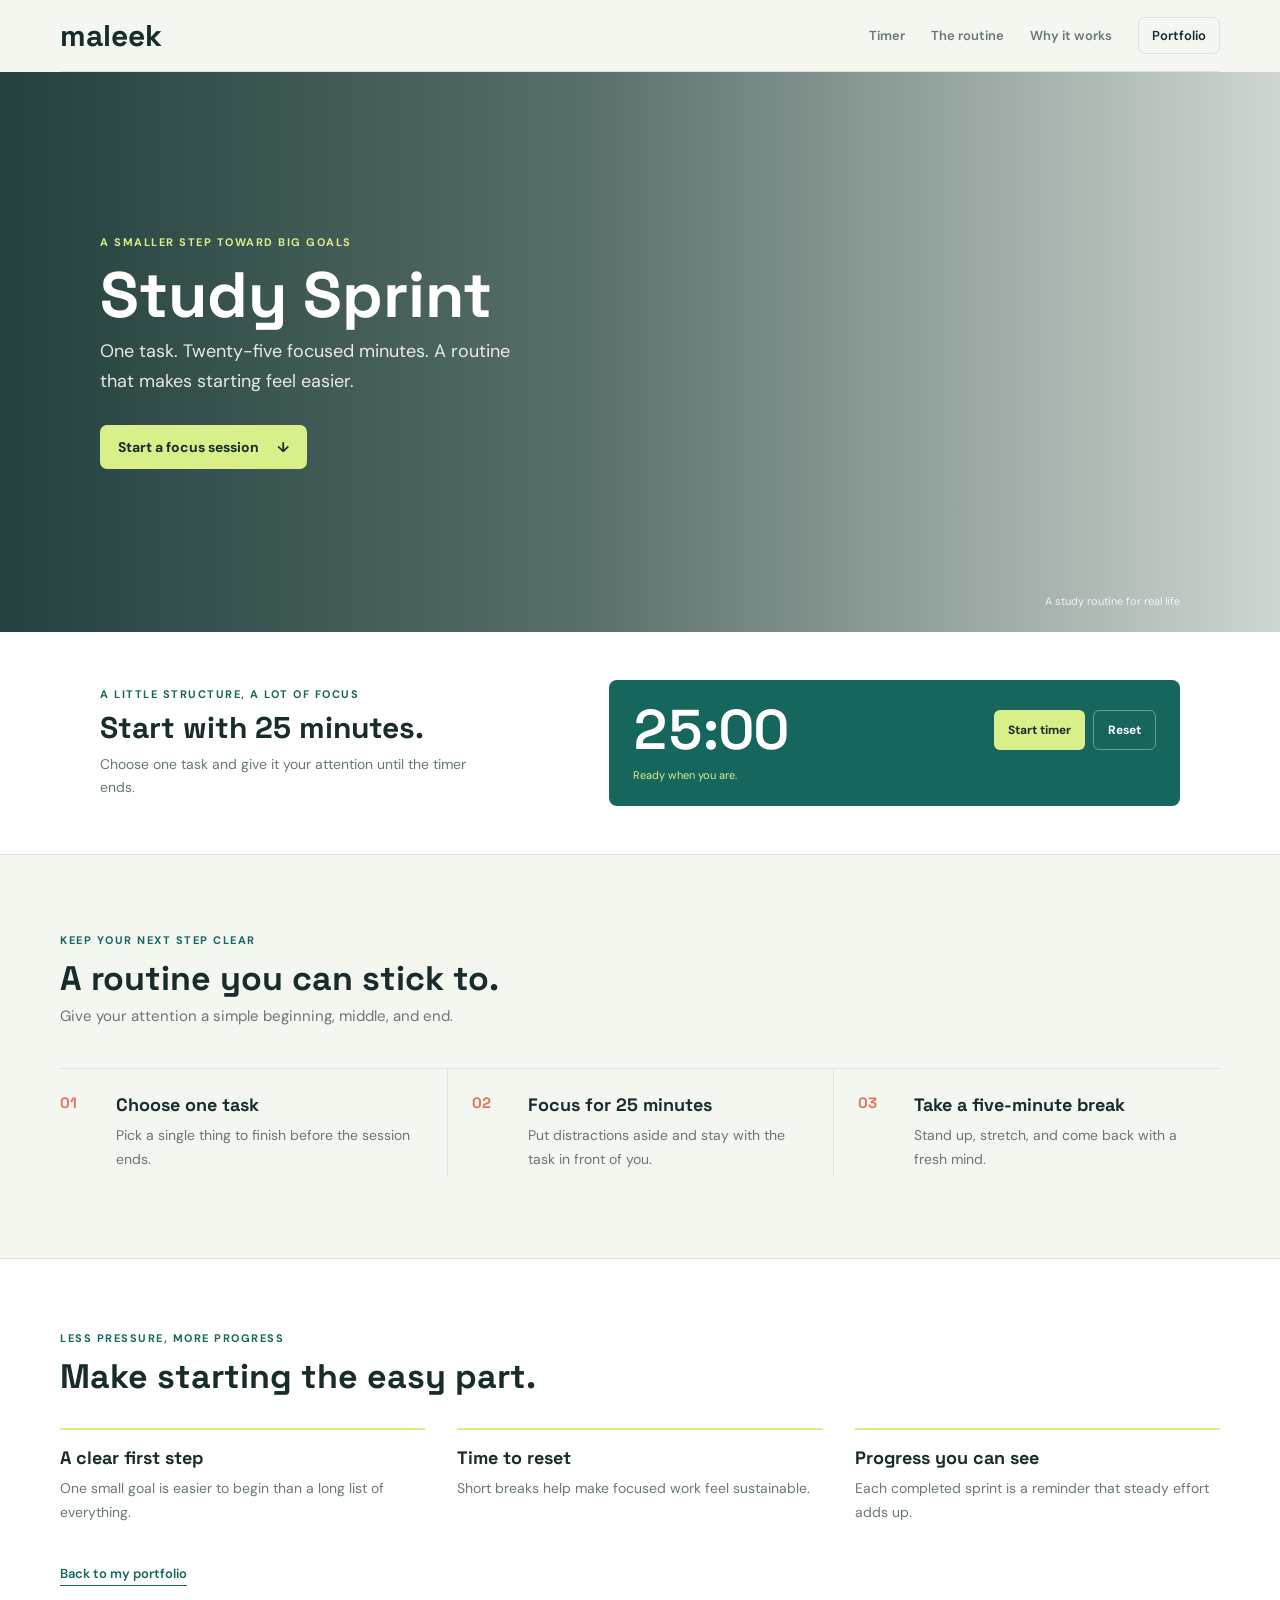
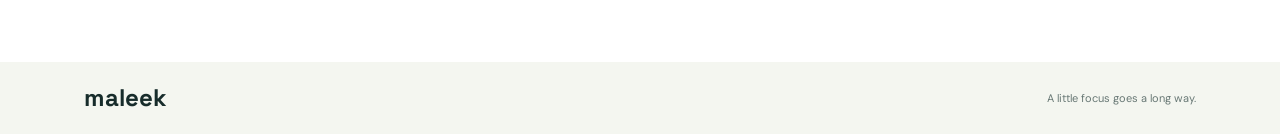
==== study-sprint/index.html @ 299c38c2 "adittion of games" ====
<!doctype html>
<html lang="en">
  <head>
    <meta charset="UTF-8" />
    <meta name="viewport" content="width=device-width, initial-scale=1.0" />
    <meta name="theme-color" content="#f4f6f0" />
    <meta
      name="description"
      content="Study Sprint is a simple 25-minute study routine for calmer, more focused work."
    />
    <title>Study Sprint | A simpler study routine</title>
    <link rel="icon" href="../compcartoon.jpg" type="image/jpeg" />
    <link rel="preconnect" href="https://fonts.googleapis.com" />
    <link rel="preconnect" href="https://fonts.gstatic.com" crossorigin />
    <link
      href="https://fonts.googleapis.com/css2?family=DM+Sans:wght@400;500;600;700&family=Space+Grotesk:wght@500;600;700&display=swap"
      rel="stylesheet"
    />
    <link rel="stylesheet" href="style.css" />
    <script src="script.js" defer></script>
  </head>
  <body>
    <header class="topbar">
      <a class="brand" href="#home" aria-label="Maleek home">
        <span>maleek</span>
      </a>
      <nav aria-label="Main navigation">
        <a href="#focus-timer">Timer</a>
        <a href="#routine">The routine</a>
        <a href="#why">Why it works</a>
        <a class="portfolio-link" href="../index.html#projects">Portfolio</a>
      </nav>
    </header>

    <main>
      <section class="hero" id="home" aria-labelledby="hero-title">
        <div class="hero-inner">
          <p class="eyebrow">A SMALLER STEP TOWARD BIG GOALS</p>
          <h1 id="hero-title">Study Sprint</h1>
          <p class="hero-copy">
            One task. Twenty-five focused minutes. A routine that makes starting
            feel easier.
          </p>
          <a class="hero-link" href="#focus-timer">
            Start a focus session <span aria-hidden="true">&darr;</span>
          </a>
        </div>
        <span class="hero-note">A study routine for real life</span>
      </section>

      <section
        class="focus-section"
        id="focus-timer"
        aria-labelledby="focus-title"
      >
        <div class="focus-inner">
          <div class="focus-copy">
            <p class="eyebrow">A LITTLE STRUCTURE, A LOT OF FOCUS</p>
            <h2 id="focus-title">Start with 25 minutes.</h2>
            <p>
              Choose one task and give it your attention until the timer ends.
            </p>
          </div>
          <div class="timer-widget">
            <time id="focus-time" datetime="PT25M">25:00</time>
            <div class="timer-controls">
              <button class="timer-start" id="timer-start" type="button">
                Start timer
              </button>
              <button class="timer-reset" id="timer-reset" type="button">
                Reset
              </button>
            </div>
            <p id="timer-status" aria-live="polite">Ready when you are.</p>
          </div>
        </div>
      </section>

      <section
        class="routine-section"
        id="routine"
        aria-labelledby="routine-title"
      >
        <div class="section-heading">
          <p class="eyebrow">KEEP YOUR NEXT STEP CLEAR</p>
          <h2 id="routine-title">A routine you can stick to.</h2>
          <p>Give your attention a simple beginning, middle, and end.</p>
        </div>
        <ol class="routine-list">
          <li>
            <span class="step-number">01</span>
            <div>
              <h3>Choose one task</h3>
              <p>Pick a single thing to finish before the session ends.</p>
            </div>
          </li>
          <li>
            <span class="step-number">02</span>
            <div>
              <h3>Focus for 25 minutes</h3>
              <p>
                Put distractions aside and stay with the task in front of you.
              </p>
            </div>
          </li>
          <li>
            <span class="step-number">03</span>
            <div>
              <h3>Take a five-minute break</h3>
              <p>Stand up, stretch, and come back with a fresh mind.</p>
            </div>
          </li>
        </ol>
      </section>

      <section class="why-section" id="why" aria-labelledby="why-title">
        <div class="why-inner">
          <p class="eyebrow">LESS PRESSURE, MORE PROGRESS</p>
          <h2 id="why-title">Make starting the easy part.</h2>
          <div class="benefits">
            <article>
              <h3>A clear first step</h3>
              <p>
                One small goal is easier to begin than a long list of
                everything.
              </p>
            </article>
            <article>
              <h3>Time to reset</h3>
              <p>Short breaks help make focused work feel sustainable.</p>
            </article>
            <article>
              <h3>Progress you can see</h3>
              <p>
                Each completed sprint is a reminder that steady effort adds up.
              </p>
            </article>
          </div>
          <a class="back-link" href="../index.html#projects"
            >Back to my portfolio</a
          >
        </div>
      </section>
    </main>

    <footer>
      <a class="brand footer-brand" href="#home">maleek</a>
      <span>A little focus goes a long way.</span>
    </footer>
  </body>
</html>
---- study-sprint/style.css ----
@import url("https://fonts.googleapis.com/css2?family=DM+Sans:wght@400;500;600;700&family=Space+Grotesk:wght@500;600;700&display=swap");

:root {
  color-scheme: light;
  --paper: #f4f6f0;
  --surface: #ffffff;
  --ink: #172c2b;
  --muted: #687875;
  --line: #dce4dd;
  --green: #17665e;
  --lime: #d9ef8a;
  --coral: #df765e;
  font-family: "DM Sans", sans-serif;
  color: var(--ink);
  background: var(--paper);
}

* {
  box-sizing: border-box;
}

html {
  scroll-behavior: smooth;
}

body {
  min-width: 320px;
  margin: 0;
  background: var(--paper);
}

button:focus-visible,
a:focus-visible {
  outline: 3px solid var(--coral);
  outline-offset: 4px;
}

.topbar {
  display: flex;
  align-items: center;
  justify-content: space-between;
  width: min(100% - 48px, 1160px);
  min-height: 72px;
  margin: 0 auto;
  border-bottom: 1px solid var(--line);
}

.brand {
  display: inline-flex;
  align-items: center;
  color: var(--ink);
  font-family: "Space Grotesk", sans-serif;
  font-size: 30px;
  font-weight: 700;
  letter-spacing: 0;
  line-height: 1;
  text-decoration: none;
}

nav {
  display: flex;
  align-items: center;
  gap: 26px;
}

nav a,
.back-link {
  color: var(--muted);
  font-size: 13px;
  font-weight: 600;
  text-decoration: none;
  transition: color 0.2s ease;
}

nav a:hover,
.back-link:hover {
  color: var(--green);
}

.portfolio-link {
  padding: 9px 13px;
  border: 1px solid var(--line);
  border-radius: 7px;
  color: var(--ink);
}

.hero {
  position: relative;
  display: flex;
  min-height: min(560px, calc(100svh - 150px));
  align-items: center;
  overflow: hidden;
  padding: 64px max(24px, calc((100% - 1080px) / 2));
  background-image:
    linear-gradient(
      90deg,
      rgba(13, 45, 42, 0.9) 0%,
      rgba(13, 45, 42, 0.68) 45%,
      rgba(13, 45, 42, 0.16) 100%
    ),
    url("https://images.unsplash.com/photo-1455390582262-044cdead277a?auto=format&fit=crop&w=1800&q=85");
  background-position: center 48%;
  background-size: cover;
  color: white;
}

.hero-inner {
  width: min(100%, 560px);
  animation: arrive 0.55s ease-out both;
}

.eyebrow {
  margin: 0;
  color: var(--green);
  font-size: 11px;
  font-weight: 700;
  letter-spacing: 1.5px;
}

.hero .eyebrow {
  color: var(--lime);
}

.hero h1 {
  margin: 14px 0 10px;
  font-family: "Space Grotesk", sans-serif;
  font-size: 64px;
  line-height: 1;
}

.hero-copy {
  max-width: 440px;
  margin: 0;
  color: rgba(255, 255, 255, 0.88);
  font-size: 18px;
  line-height: 1.65;
}

.hero-link {
  display: inline-flex;
  align-items: center;
  gap: 18px;
  margin-top: 28px;
  padding: 13px 18px;
  border-radius: 7px;
  background: var(--lime);
  color: var(--ink);
  font-size: 14px;
  font-weight: 700;
  text-decoration: none;
  transition:
    background 0.2s ease,
    transform 0.2s ease;
}

.hero-link:hover {
  transform: translateY(-2px);
  background: #e7f7b1;
}

.hero-note {
  position: absolute;
  right: max(24px, calc((100% - 1080px) / 2));
  bottom: 24px;
  color: rgba(255, 255, 255, 0.82);
  font-size: 11px;
}

.focus-section {
  padding: 48px 24px;
  border-bottom: 1px solid var(--line);
  background: var(--surface);
}

.focus-inner {
  display: grid;
  grid-template-columns: minmax(0, 0.9fr) minmax(0, 1.1fr);
  align-items: center;
  gap: 42px;
  max-width: 1080px;
  margin: 0 auto;
}

.focus-copy h2 {
  margin: 10px 0 8px;
  font-family: "Space Grotesk", sans-serif;
  font-size: 30px;
  line-height: 1.15;
}

.focus-copy > p:last-child {
  max-width: 390px;
  margin: 0;
  color: var(--muted);
  font-size: 14px;
  line-height: 1.65;
}

.timer-widget {
  display: grid;
  grid-template-columns: minmax(0, 1fr) auto;
  align-items: center;
  gap: 10px 20px;
  padding: 22px 24px;
  border-radius: 8px;
  background: var(--green);
  color: white;
}

#focus-time {
  font-family: "Space Grotesk", sans-serif;
  font-size: 56px;
  font-variant-numeric: tabular-nums;
  font-weight: 600;
  line-height: 1;
}

.timer-controls {
  display: flex;
  gap: 8px;
}

.timer-controls button {
  min-height: 40px;
  padding: 0 14px;
  border-radius: 6px;
  cursor: pointer;
  font: inherit;
  font-size: 12px;
  font-weight: 700;
  transition:
    background 0.2s ease,
    transform 0.2s ease;
}

.timer-start {
  border: 0;
  background: var(--lime);
  color: var(--ink);
}

.timer-start:hover {
  transform: translateY(-1px);
  background: #e7f7b1;
}

.timer-reset {
  border: 1px solid rgba(255, 255, 255, 0.35);
  background: transparent;
  color: white;
}

.timer-reset:hover {
  background: rgba(255, 255, 255, 0.1);
}

#timer-status {
  grid-column: 1 / -1;
  min-height: 16px;
  margin: 0;
  color: var(--lime);
  font-size: 11px;
}

.routine-section {
  padding: 78px 24px 82px;
  background: var(--paper);
}

.section-heading {
  max-width: 1160px;
  margin: 0 auto;
}

.section-heading h2,
.why-inner h2 {
  margin: 12px 0 8px;
  font-family: "Space Grotesk", sans-serif;
  font-size: 34px;
  line-height: 1.15;
}

.section-heading > p:last-child {
  margin: 0;
  color: var(--muted);
  font-size: 15px;
}

.routine-list {
  display: grid;
  grid-template-columns: repeat(3, minmax(0, 1fr));
  gap: 0;
  max-width: 1160px;
  margin: 42px auto 0;
  padding: 0;
  border-top: 1px solid var(--line);
  list-style: none;
}

.routine-list li {
  display: grid;
  grid-template-columns: 42px minmax(0, 1fr);
  gap: 14px;
  padding: 24px 24px 4px 0;
}

.routine-list li + li {
  padding-left: 24px;
  border-left: 1px solid var(--line);
}

.step-number {
  color: var(--coral);
  font-family: "Space Grotesk", sans-serif;
  font-size: 15px;
  font-weight: 700;
}

.routine-list h3,
.benefits h3 {
  margin: 0 0 8px;
  font-family: "Space Grotesk", sans-serif;
  font-size: 18px;
}

.routine-list p,
.benefits p {
  margin: 0;
  color: var(--muted);
  font-size: 14px;
  line-height: 1.7;
}

.why-section {
  padding: 72px 24px 76px;
  border-top: 1px solid var(--line);
  background: var(--surface);
}

.why-inner {
  max-width: 1160px;
  margin: 0 auto;
}

.benefits {
  display: grid;
  grid-template-columns: repeat(3, minmax(0, 1fr));
  gap: 32px;
  margin: 32px 0 38px;
}

.benefits article {
  padding-top: 16px;
  border-top: 2px solid var(--lime);
}

.back-link {
  display: inline-block;
  padding-bottom: 3px;
  border-bottom: 1px solid var(--green);
  color: var(--green);
}

footer {
  display: flex;
  align-items: center;
  justify-content: space-between;
  gap: 16px;
  max-width: 1160px;
  margin: 0 auto;
  padding: 24px;
  color: var(--muted);
  font-size: 11px;
}

.footer-brand {
  font-size: 24px;
}

@keyframes arrive {
  from {
    opacity: 0;
    transform: translateY(10px);
  }
  to {
    opacity: 1;
    transform: translateY(0);
  }
}

@media (max-width: 760px) {
  .topbar {
    width: calc(100% - 32px);
  }

  nav {
    gap: 14px;
  }

  nav a {
    font-size: 12px;
  }

  .hero {
    min-height: min(500px, calc(100svh - 170px));
    padding: 54px 24px;
    background-position: 60% center;
  }

  .hero h1 {
    font-size: 48px;
  }

  .hero-note {
    right: 24px;
    bottom: 18px;
  }

  .focus-inner {
    grid-template-columns: 1fr;
    gap: 20px;
  }

  .routine-section,
  .why-section {
    padding: 58px 24px;
  }

  .routine-list,
  .benefits {
    grid-template-columns: 1fr;
  }

  .routine-list li,
  .routine-list li + li {
    padding: 20px 0;
    border-left: 0;
    border-bottom: 1px solid var(--line);
  }

  .routine-list {
    margin-top: 24px;
  }

  .benefits {
    gap: 20px;
    margin: 24px 0 30px;
  }
}

@media (max-width: 480px) {
  .topbar {
    min-height: 64px;
  }

  .brand {
    font-size: 22px;
  }

  nav {
    gap: 10px;
  }

  nav a {
    font-size: 11px;
  }

  nav a:first-child {
    display: none;
  }

  .portfolio-link {
    padding: 8px 9px;
  }

  .hero {
    min-height: min(460px, calc(100svh - 150px));
    padding: 42px 20px;
  }

  .hero h1 {
    font-size: 40px;
  }

  .hero-copy {
    font-size: 16px;
  }

  .focus-section {
    padding: 34px 20px;
  }

  .focus-copy h2 {
    font-size: 27px;
  }

  .timer-widget {
    grid-template-columns: 1fr;
    padding: 20px;
  }

  #focus-time {
    font-size: 48px;
  }

  #timer-status {
    grid-column: auto;
  }

  .hero-note {
    right: 20px;
    font-size: 10px;
  }

  .section-heading h2,
  .why-inner h2 {
    font-size: 28px;
  }

  footer {
    align-items: flex-start;
    flex-direction: column;
  }
}

@media (prefers-reduced-motion: reduce) {
  *,
  *::before,
  *::after {
    animation-duration: 0.01ms !important;
    animation-iteration-count: 1 !important;
    scroll-behavior: auto !important;
    transition-duration: 0.01ms !important;
  }
}
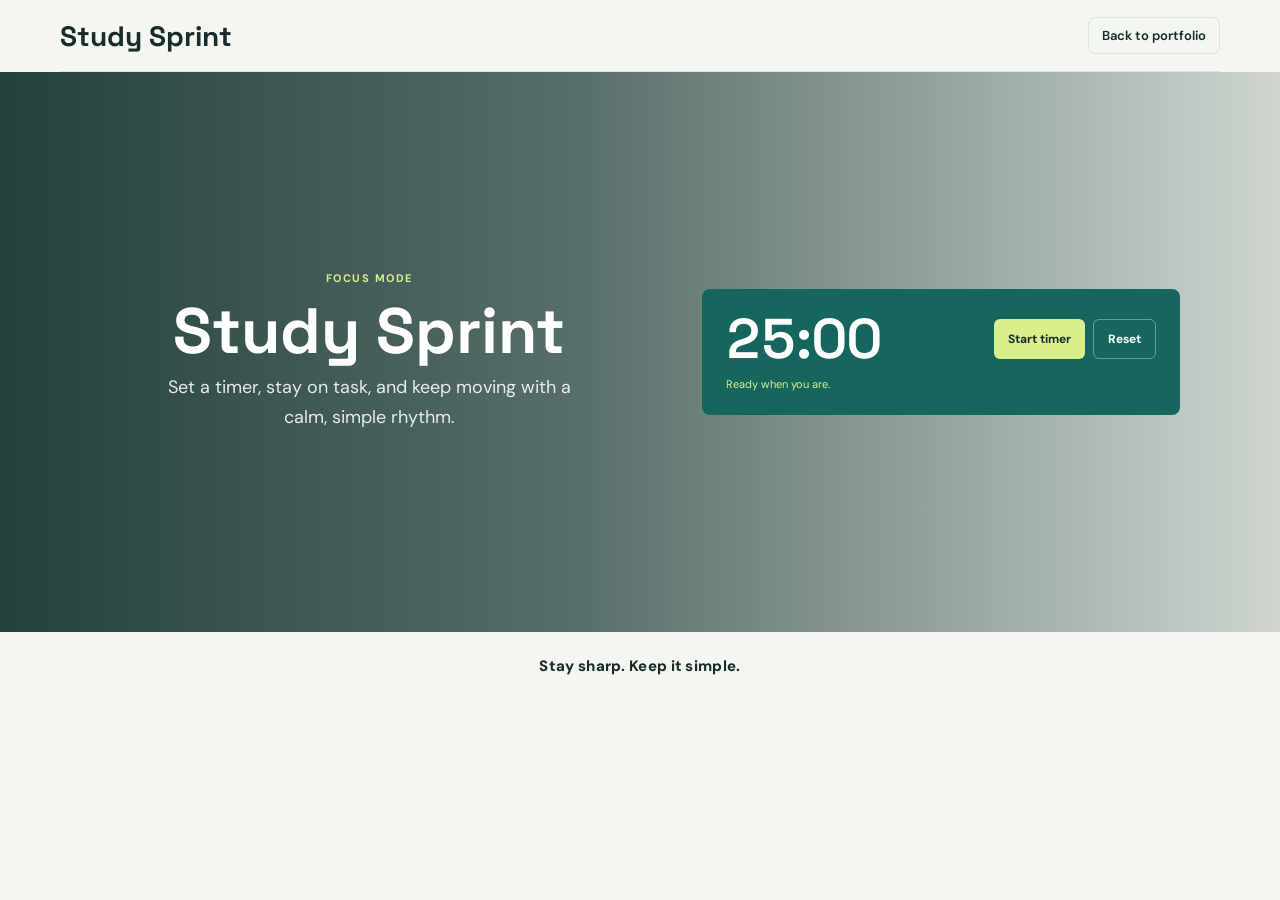
==== commit 6cd64b22: "adition of contact js" ====
--- a/study-sprint/index.html
+++ b/study-sprint/index.html
@@ -21,131 +21,47 @@
   </head>
   <body>
     <header class="topbar">
-      <a class="brand" href="#home" aria-label="Maleek home">
-        <span>maleek</span>
+      <a
+        class="brand"
+        href="../index.html#projects"
+        aria-label="Back to portfolio"
+      >
+        <span>Study Sprint</span>
       </a>
       <nav aria-label="Main navigation">
-        <a href="#focus-timer">Timer</a>
-        <a href="#routine">The routine</a>
-        <a href="#why">Why it works</a>
-        <a class="portfolio-link" href="../index.html#projects">Portfolio</a>
+        <a class="portfolio-link" href="../index.html#projects"
+          >Back to portfolio</a
+        >
       </nav>
     </header>
 
     <main>
-      <section class="hero" id="home" aria-labelledby="hero-title">
+      <section class="hero focus-page" id="home" aria-labelledby="hero-title">
         <div class="hero-inner">
-          <p class="eyebrow">A SMALLER STEP TOWARD BIG GOALS</p>
+          <p class="eyebrow">FOCUS MODE</p>
           <h1 id="hero-title">Study Sprint</h1>
           <p class="hero-copy">
-            One task. Twenty-five focused minutes. A routine that makes starting
-            feel easier.
+            Set a timer, stay on task, and keep moving with a calm, simple
+            rhythm.
           </p>
-          <a class="hero-link" href="#focus-timer">
-            Start a focus session <span aria-hidden="true">&darr;</span>
-          </a>
         </div>
-        <span class="hero-note">A study routine for real life</span>
-      </section>
-
-      <section
-        class="focus-section"
-        id="focus-timer"
-        aria-labelledby="focus-title"
-      >
-        <div class="focus-inner">
-          <div class="focus-copy">
-            <p class="eyebrow">A LITTLE STRUCTURE, A LOT OF FOCUS</p>
-            <h2 id="focus-title">Start with 25 minutes.</h2>
-            <p>
-              Choose one task and give it your attention until the timer ends.
-            </p>
+        <div class="timer-widget" id="focus-timer">
+          <time id="focus-time" datetime="PT25M">25:00</time>
+          <div class="timer-controls">
+            <button class="timer-start" id="timer-start" type="button">
+              Start timer
+            </button>
+            <button class="timer-reset" id="timer-reset" type="button">
+              Reset
+            </button>
           </div>
-          <div class="timer-widget">
-            <time id="focus-time" datetime="PT25M">25:00</time>
-            <div class="timer-controls">
-              <button class="timer-start" id="timer-start" type="button">
-                Start timer
-              </button>
-              <button class="timer-reset" id="timer-reset" type="button">
-                Reset
-              </button>
-            </div>
-            <p id="timer-status" aria-live="polite">Ready when you are.</p>
-          </div>
-        </div>
-      </section>
-
-      <section
-        class="routine-section"
-        id="routine"
-        aria-labelledby="routine-title"
-      >
-        <div class="section-heading">
-          <p class="eyebrow">KEEP YOUR NEXT STEP CLEAR</p>
-          <h2 id="routine-title">A routine you can stick to.</h2>
-          <p>Give your attention a simple beginning, middle, and end.</p>
-        </div>
-        <ol class="routine-list">
-          <li>
-            <span class="step-number">01</span>
-            <div>
-              <h3>Choose one task</h3>
-              <p>Pick a single thing to finish before the session ends.</p>
-            </div>
-          </li>
-          <li>
-            <span class="step-number">02</span>
-            <div>
-              <h3>Focus for 25 minutes</h3>
-              <p>
-                Put distractions aside and stay with the task in front of you.
-              </p>
-            </div>
-          </li>
-          <li>
-            <span class="step-number">03</span>
-            <div>
-              <h3>Take a five-minute break</h3>
-              <p>Stand up, stretch, and come back with a fresh mind.</p>
-            </div>
-          </li>
-        </ol>
-      </section>
-
-      <section class="why-section" id="why" aria-labelledby="why-title">
-        <div class="why-inner">
-          <p class="eyebrow">LESS PRESSURE, MORE PROGRESS</p>
-          <h2 id="why-title">Make starting the easy part.</h2>
-          <div class="benefits">
-            <article>
-              <h3>A clear first step</h3>
-              <p>
-                One small goal is easier to begin than a long list of
-                everything.
-              </p>
-            </article>
-            <article>
-              <h3>Time to reset</h3>
-              <p>Short breaks help make focused work feel sustainable.</p>
-            </article>
-            <article>
-              <h3>Progress you can see</h3>
-              <p>
-                Each completed sprint is a reminder that steady effort adds up.
-              </p>
-            </article>
-          </div>
-          <a class="back-link" href="../index.html#projects"
-            >Back to my portfolio</a
-          >
+          <p id="timer-status" aria-live="polite">Ready when you are.</p>
         </div>
       </section>
     </main>
 
     <footer>
-      <a class="brand footer-brand" href="#home">maleek</a>
-      <span>A little focus goes a long way.</span>
+      <span>Stay sharp. Keep it simple.</span>
     </footer>
   </body>
 </html>
--- a/study-sprint/style.css
+++ b/study-sprint/style.css
@@ -50,8 +50,8 @@
   align-items: center;
   color: var(--ink);
   font-family: "Space Grotesk", sans-serif;
-  font-size: 30px;
-  font-weight: 700;
+  font-size: 28px;
+  font-weight: 800;
   letter-spacing: 0;
   line-height: 1;
   text-decoration: none;
@@ -63,8 +63,7 @@
   gap: 26px;
 }
 
-nav a,
-.back-link {
+nav a {
   color: var(--muted);
   font-size: 13px;
   font-weight: 600;
@@ -72,8 +71,7 @@
   transition: color 0.2s ease;
 }
 
-nav a:hover,
-.back-link:hover {
+nav a:hover {
   color: var(--green);
 }
 
@@ -87,8 +85,10 @@
 .hero {
   position: relative;
   display: flex;
-  min-height: min(560px, calc(100svh - 150px));
-  align-items: center;
+  min-height: min(560px, calc(100svh - 145px));
+  align-items: center;
+  justify-content: center;
+  gap: clamp(32px, 5vw, 72px);
   overflow: hidden;
   padding: 64px max(24px, calc((100% - 1080px) / 2));
   background-image:
@@ -105,7 +105,9 @@
 }
 
 .hero-inner {
-  width: min(100%, 560px);
+  flex: 1 1 480px;
+  width: min(100%, 520px);
+  text-align: center;
   animation: arrive 0.55s ease-out both;
 }
 
@@ -130,77 +132,19 @@
 
 .hero-copy {
   max-width: 440px;
-  margin: 0;
+  margin: 0 auto;
   color: rgba(255, 255, 255, 0.88);
   font-size: 18px;
   line-height: 1.65;
 }
 
-.hero-link {
-  display: inline-flex;
-  align-items: center;
-  gap: 18px;
-  margin-top: 28px;
-  padding: 13px 18px;
-  border-radius: 7px;
-  background: var(--lime);
-  color: var(--ink);
-  font-size: 14px;
-  font-weight: 700;
-  text-decoration: none;
-  transition:
-    background 0.2s ease,
-    transform 0.2s ease;
-}
-
-.hero-link:hover {
-  transform: translateY(-2px);
-  background: #e7f7b1;
-}
-
-.hero-note {
-  position: absolute;
-  right: max(24px, calc((100% - 1080px) / 2));
-  bottom: 24px;
-  color: rgba(255, 255, 255, 0.82);
-  font-size: 11px;
-}
-
-.focus-section {
-  padding: 48px 24px;
-  border-bottom: 1px solid var(--line);
-  background: var(--surface);
-}
-
-.focus-inner {
-  display: grid;
-  grid-template-columns: minmax(0, 0.9fr) minmax(0, 1.1fr);
-  align-items: center;
-  gap: 42px;
-  max-width: 1080px;
-  margin: 0 auto;
-}
-
-.focus-copy h2 {
-  margin: 10px 0 8px;
-  font-family: "Space Grotesk", sans-serif;
-  font-size: 30px;
-  line-height: 1.15;
-}
-
-.focus-copy > p:last-child {
-  max-width: 390px;
-  margin: 0;
-  color: var(--muted);
-  font-size: 14px;
-  line-height: 1.65;
-}
-
 .timer-widget {
   display: grid;
+  flex: 1 1 420px;
   grid-template-columns: minmax(0, 1fr) auto;
   align-items: center;
   gap: 10px 20px;
+  max-width: 480px;
   padding: 22px 24px;
   border-radius: 8px;
   background: var(--green);
@@ -262,119 +206,18 @@
   font-size: 11px;
 }
 
-.routine-section {
-  padding: 78px 24px 82px;
-  background: var(--paper);
-}
-
-.section-heading {
-  max-width: 1160px;
-  margin: 0 auto;
-}
-
-.section-heading h2,
-.why-inner h2 {
-  margin: 12px 0 8px;
-  font-family: "Space Grotesk", sans-serif;
-  font-size: 34px;
-  line-height: 1.15;
-}
-
-.section-heading > p:last-child {
-  margin: 0;
-  color: var(--muted);
-  font-size: 15px;
-}
-
-.routine-list {
-  display: grid;
-  grid-template-columns: repeat(3, minmax(0, 1fr));
-  gap: 0;
-  max-width: 1160px;
-  margin: 42px auto 0;
-  padding: 0;
-  border-top: 1px solid var(--line);
-  list-style: none;
-}
-
-.routine-list li {
-  display: grid;
-  grid-template-columns: 42px minmax(0, 1fr);
-  gap: 14px;
-  padding: 24px 24px 4px 0;
-}
-
-.routine-list li + li {
-  padding-left: 24px;
-  border-left: 1px solid var(--line);
-}
-
-.step-number {
-  color: var(--coral);
-  font-family: "Space Grotesk", sans-serif;
-  font-size: 15px;
-  font-weight: 700;
-}
-
-.routine-list h3,
-.benefits h3 {
-  margin: 0 0 8px;
-  font-family: "Space Grotesk", sans-serif;
-  font-size: 18px;
-}
-
-.routine-list p,
-.benefits p {
-  margin: 0;
-  color: var(--muted);
-  font-size: 14px;
-  line-height: 1.7;
-}
-
-.why-section {
-  padding: 72px 24px 76px;
-  border-top: 1px solid var(--line);
-  background: var(--surface);
-}
-
-.why-inner {
-  max-width: 1160px;
-  margin: 0 auto;
-}
-
-.benefits {
-  display: grid;
-  grid-template-columns: repeat(3, minmax(0, 1fr));
-  gap: 32px;
-  margin: 32px 0 38px;
-}
-
-.benefits article {
-  padding-top: 16px;
-  border-top: 2px solid var(--lime);
-}
-
-.back-link {
-  display: inline-block;
-  padding-bottom: 3px;
-  border-bottom: 1px solid var(--green);
-  color: var(--green);
-}
-
 footer {
   display: flex;
   align-items: center;
-  justify-content: space-between;
-  gap: 16px;
+  justify-content: center;
   max-width: 1160px;
   margin: 0 auto;
   padding: 24px;
-  color: var(--muted);
-  font-size: 11px;
-}
-
-.footer-brand {
-  font-size: 24px;
+  color: var(--ink);
+  font-size: 15px;
+  font-weight: 800;
+  letter-spacing: 0.02em;
+  text-align: center;
 }
 
 @keyframes arrive {
@@ -416,35 +259,17 @@
     bottom: 18px;
   }
 
-  .focus-inner {
-    grid-template-columns: 1fr;
-    gap: 20px;
-  }
-
-  .routine-section,
-  .why-section {
-    padding: 58px 24px;
-  }
-
-  .routine-list,
-  .benefits {
-    grid-template-columns: 1fr;
-  }
-
-  .routine-list li,
-  .routine-list li + li {
-    padding: 20px 0;
-    border-left: 0;
-    border-bottom: 1px solid var(--line);
-  }
-
-  .routine-list {
-    margin-top: 24px;
-  }
-
-  .benefits {
-    gap: 20px;
-    margin: 24px 0 30px;
+  .hero {
+    flex-direction: column;
+    justify-content: center;
+    gap: 24px;
+  }
+
+  .hero-inner,
+  .timer-widget {
+    flex: 0 1 auto;
+    width: min(100%, 520px);
+    max-width: 520px;
   }
 }
 
@@ -465,10 +290,6 @@
     font-size: 11px;
   }
 
-  nav a:first-child {
-    display: none;
-  }
-
   .portfolio-link {
     padding: 8px 9px;
   }
@@ -486,14 +307,6 @@
     font-size: 16px;
   }
 
-  .focus-section {
-    padding: 34px 20px;
-  }
-
-  .focus-copy h2 {
-    font-size: 27px;
-  }
-
   .timer-widget {
     grid-template-columns: 1fr;
     padding: 20px;
@@ -505,21 +318,6 @@
 
   #timer-status {
     grid-column: auto;
-  }
-
-  .hero-note {
-    right: 20px;
-    font-size: 10px;
-  }
-
-  .section-heading h2,
-  .why-inner h2 {
-    font-size: 28px;
-  }
-
-  footer {
-    align-items: flex-start;
-    flex-direction: column;
   }
 }
 
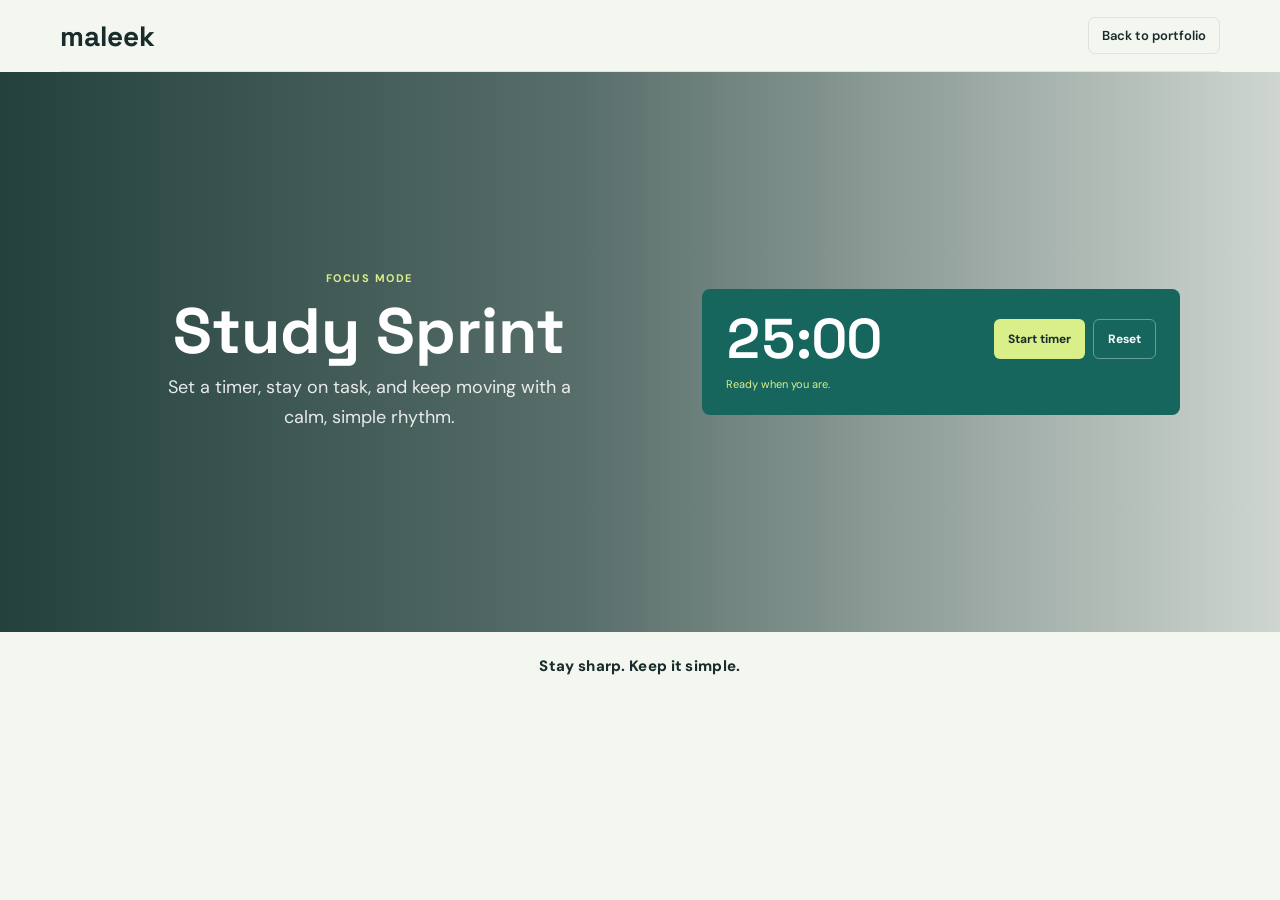
==== commit 9b997769: "comments on js" ====
--- a/study-sprint/index.html
+++ b/study-sprint/index.html
@@ -26,7 +26,7 @@
         href="../index.html#projects"
         aria-label="Back to portfolio"
       >
-        <span>Study Sprint</span>
+        <span>maleek</span>
       </a>
       <nav aria-label="Main navigation">
         <a class="portfolio-link" href="../index.html#projects"
